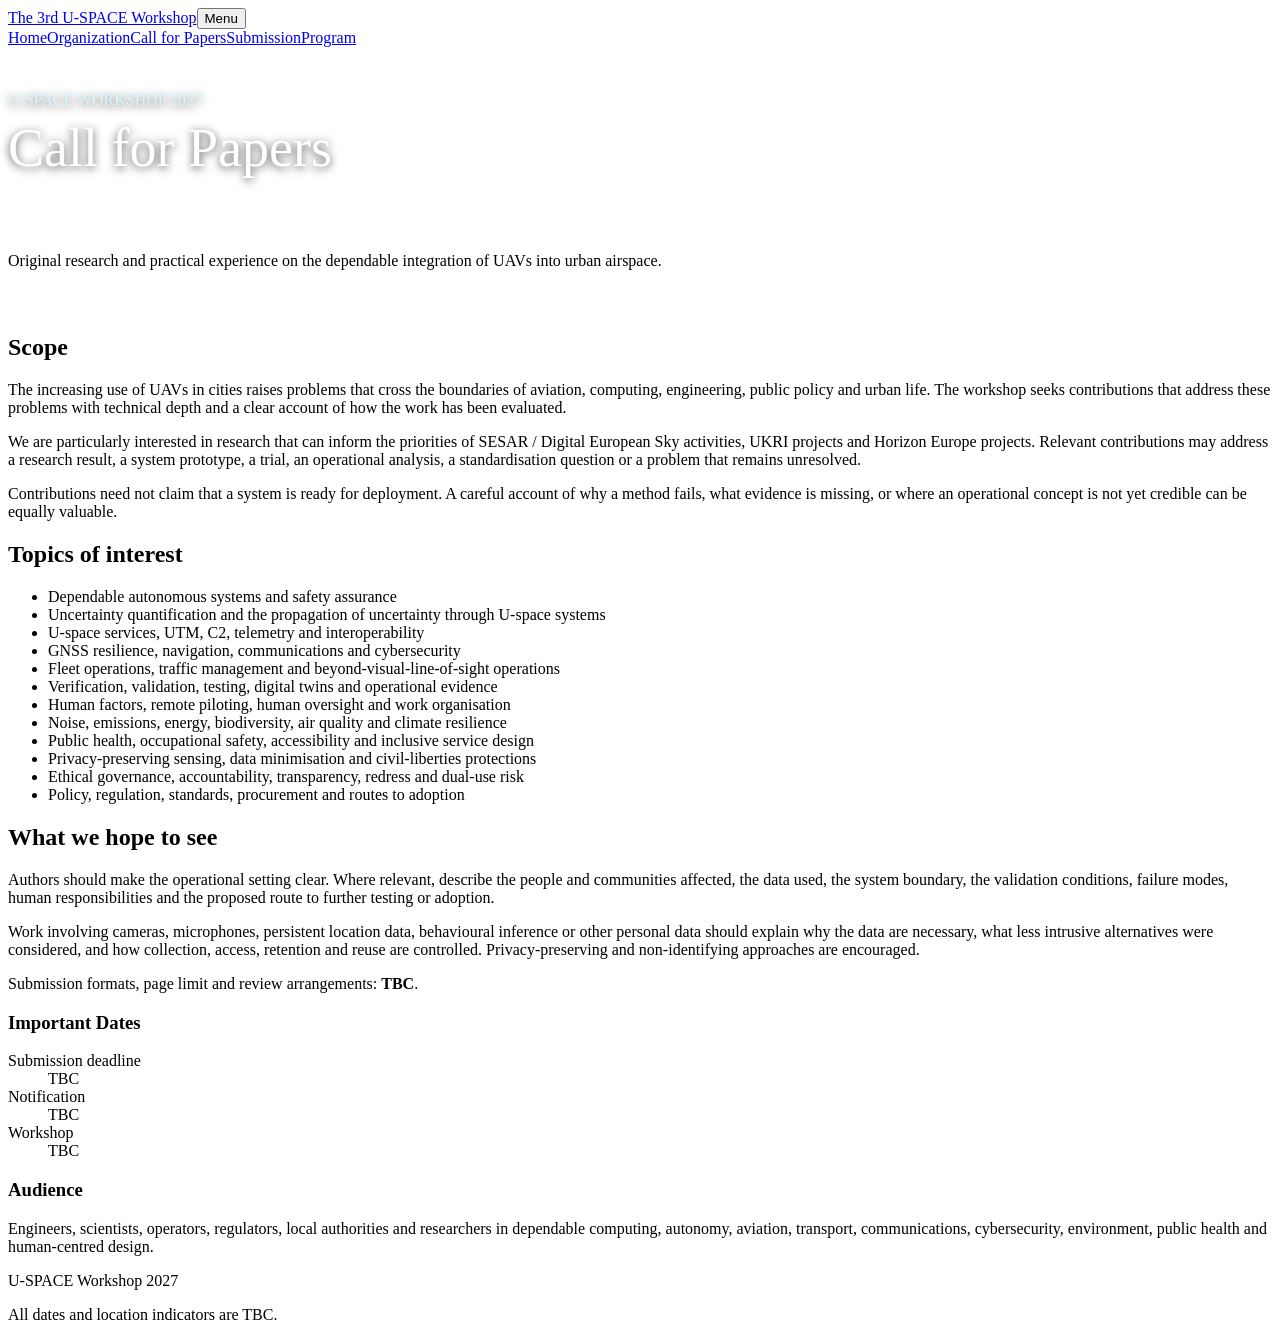
==== call-for-papers.html @ 5937fd27 "Add files via upload" ====
<!doctype html>
<html lang="en">
<head>
  <meta charset="utf-8">
  <meta name="viewport" content="width=device-width, initial-scale=1">
  <meta name="description" content="Call for papers for U-SPACE Workshop 2027.">
  <title>Call for Papers — U-SPACE 2027</title>
  <link rel="stylesheet" href="assets/css/styles.css">
</head>
<body>
  <header class="site-header"><div class="header-inner"><a class="site-title" href="index.html">The 3rd U-SPACE Workshop</a><button class="menu-toggle" type="button" aria-expanded="false" aria-controls="site-nav">Menu</button><nav id="site-nav" class="site-nav" aria-label="Main navigation"><a href="index.html">Home</a><a href="organization.html">Organization</a><a class="current" href="call-for-papers.html">Call for Papers</a><a href="submission.html">Submission</a><a href="program.html">Program</a></nav></div></header>
  <div class="subpage-banner" role="img" aria-label="Technical illustration of urban airspace, a UAV flight path and city infrastructure" style="display:flex;align-items:flex-end;">
    <div class="container" style="padding-top:28px;padding-bottom:30px;color:#fff;text-shadow:0 2px 10px rgba(0,0,0,.7);">
      <p class="kicker" style="margin-bottom:10px;color:#d5f4ff;">U-SPACE WORKSHOP 2027</p>
      <h1 style="margin:0;color:#fff;font-size:clamp(34px,5vw,54px);line-height:1.1;font-weight:300;">Call for Papers</h1>
    </div>
  </div>
  <main>
    <section class="page-heading"><div class="container" style="padding-top:28px;padding-bottom:28px;"><p class="subtitle">Original research and practical experience on the dependable integration of UAVs into urban airspace.</p></div></section>
    <section class="container content-grid"><article class="main-column prose"><h2>Scope</h2><p>The increasing use of UAVs in cities raises problems that cross the boundaries of aviation, computing, engineering, public policy and urban life. The workshop seeks contributions that address these problems with technical depth and a clear account of how the work has been evaluated.</p><p>We are particularly interested in research that can inform the priorities of SESAR / Digital European Sky activities, UKRI projects and Horizon Europe projects. Relevant contributions may address a research result, a system prototype, a trial, an operational analysis, a standardisation question or a problem that remains unresolved.</p><p>Contributions need not claim that a system is ready for deployment. A careful account of why a method fails, what evidence is missing, or where an operational concept is not yet credible can be equally valuable.</p><h2>Topics of interest</h2><ul class="topic-list"><li>Dependable autonomous systems and safety assurance</li><li>Uncertainty quantification and the propagation of uncertainty through U-space systems</li><li>U-space services, UTM, C2, telemetry and interoperability</li><li>GNSS resilience, navigation, communications and cybersecurity</li><li>Fleet operations, traffic management and beyond-visual-line-of-sight operations</li><li>Verification, validation, testing, digital twins and operational evidence</li><li>Human factors, remote piloting, human oversight and work organisation</li><li>Noise, emissions, energy, biodiversity, air quality and climate resilience</li><li>Public health, occupational safety, accessibility and inclusive service design</li><li>Privacy-preserving sensing, data minimisation and civil-liberties protections</li><li>Ethical governance, accountability, transparency, redress and dual-use risk</li><li>Policy, regulation, standards, procurement and routes to adoption</li></ul><h2>What we hope to see</h2><p>Authors should make the operational setting clear. Where relevant, describe the people and communities affected, the data used, the system boundary, the validation conditions, failure modes, human responsibilities and the proposed route to further testing or adoption.</p><p>Work involving cameras, microphones, persistent location data, behavioural inference or other personal data should explain why the data are necessary, what less intrusive alternatives were considered, and how collection, access, retention and reuse are controlled. Privacy-preserving and non-identifying approaches are encouraged.</p><p>Submission formats, page limit and review arrangements: <strong>TBC</strong>.</p></article><aside class="side-column"><section class="side-block"><h3>Important Dates</h3><dl class="facts"><div><dt>Submission deadline</dt><dd>TBC</dd></div><div><dt>Notification</dt><dd>TBC</dd></div><div><dt>Workshop</dt><dd>TBC</dd></div></dl></section><section class="side-block"><h3>Audience</h3><p>Engineers, scientists, operators, regulators, local authorities and researchers in dependable computing, autonomy, aviation, transport, communications, cybersecurity, environment, public health and human-centred design.</p></section></aside></section>
  </main>
  <footer class="site-footer"><div class="container footer-inner"><p>U-SPACE Workshop 2027</p><p>All dates and location indicators are TBC.</p></div></footer><script src="script.js"></script>
</body>
</html>
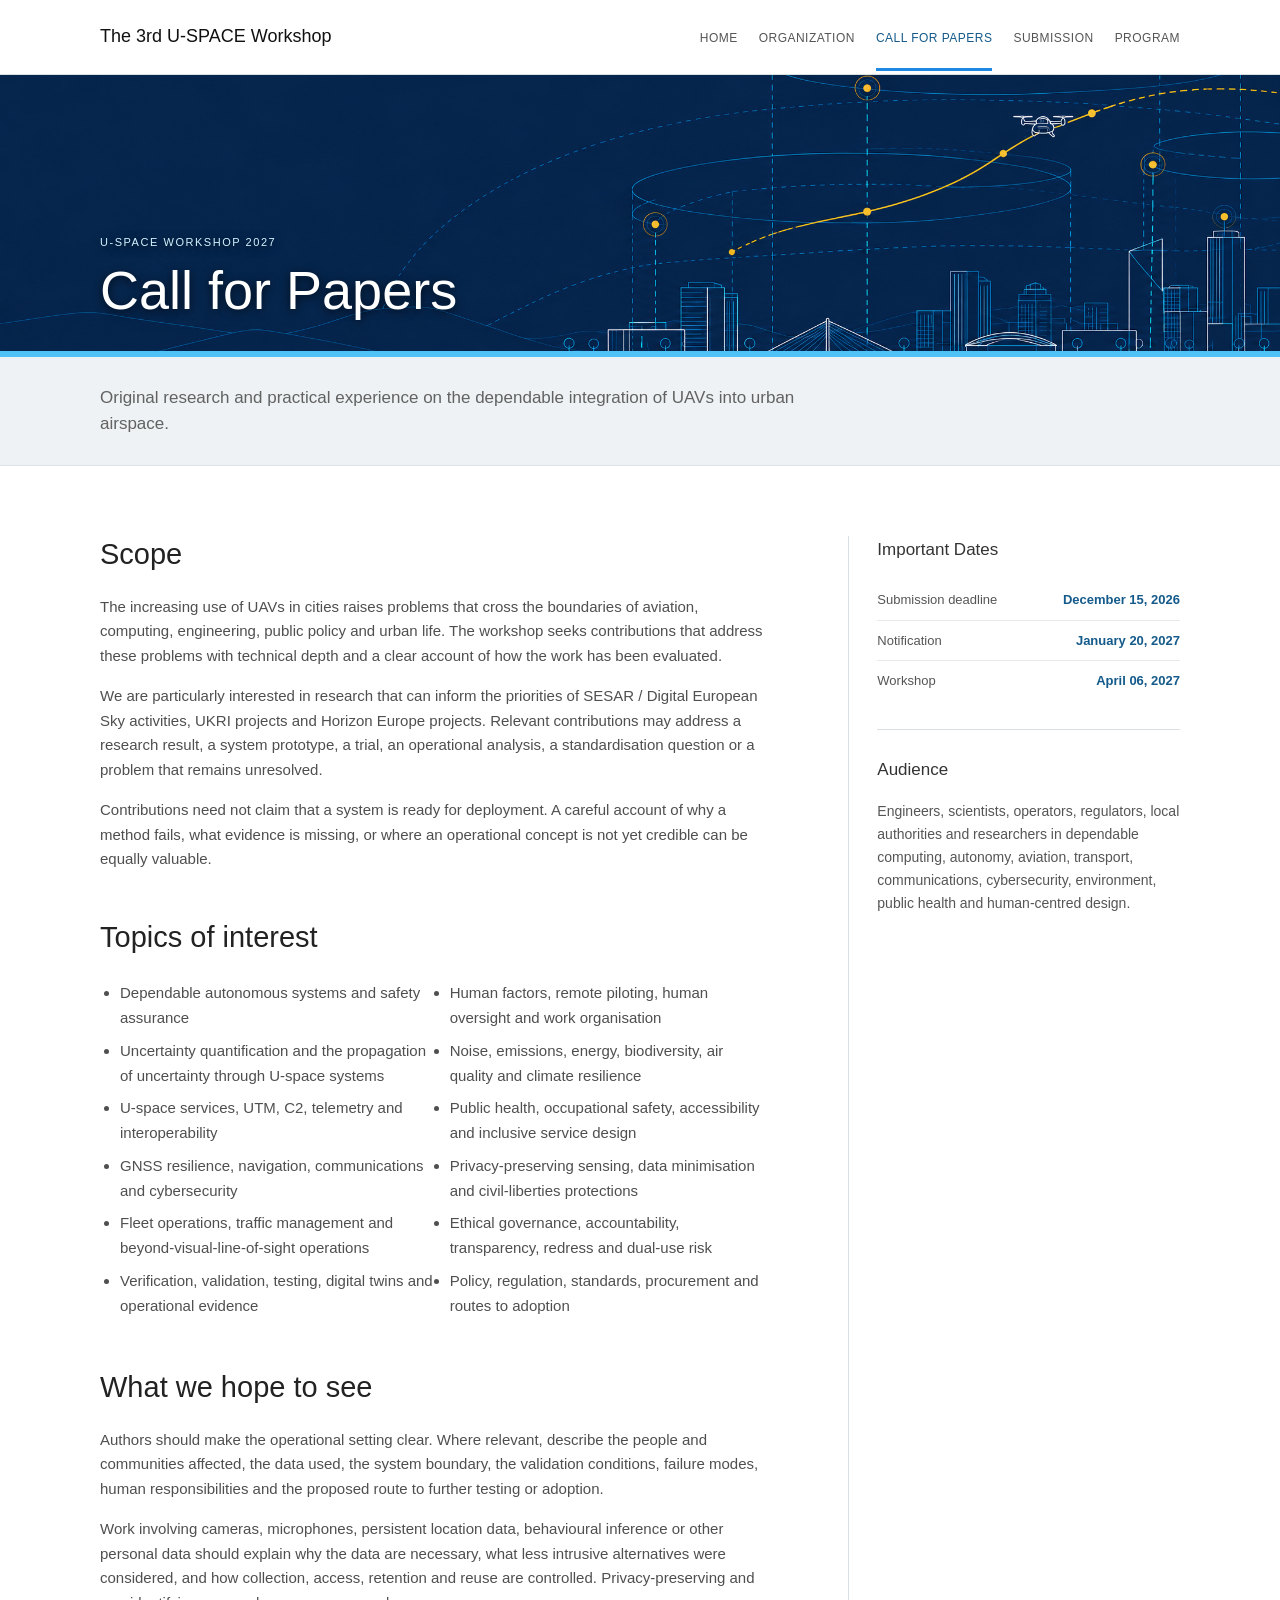
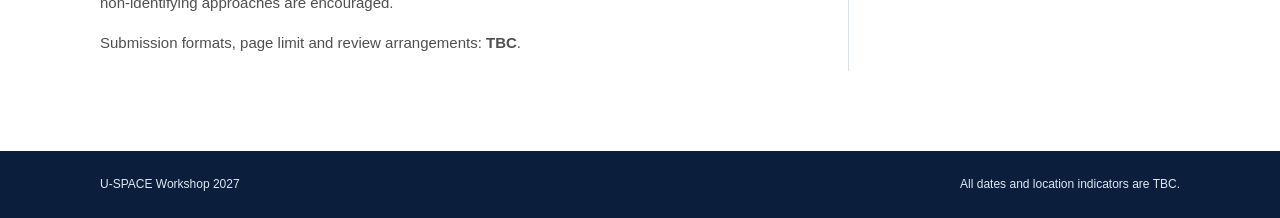
==== commit 1de1bd71: "Important dates are added" ====
--- a/call-for-papers.html
+++ b/call-for-papers.html
@@ -17,7 +17,7 @@
   </div>
   <main>
     <section class="page-heading"><div class="container" style="padding-top:28px;padding-bottom:28px;"><p class="subtitle">Original research and practical experience on the dependable integration of UAVs into urban airspace.</p></div></section>
-    <section class="container content-grid"><article class="main-column prose"><h2>Scope</h2><p>The increasing use of UAVs in cities raises problems that cross the boundaries of aviation, computing, engineering, public policy and urban life. The workshop seeks contributions that address these problems with technical depth and a clear account of how the work has been evaluated.</p><p>We are particularly interested in research that can inform the priorities of SESAR / Digital European Sky activities, UKRI projects and Horizon Europe projects. Relevant contributions may address a research result, a system prototype, a trial, an operational analysis, a standardisation question or a problem that remains unresolved.</p><p>Contributions need not claim that a system is ready for deployment. A careful account of why a method fails, what evidence is missing, or where an operational concept is not yet credible can be equally valuable.</p><h2>Topics of interest</h2><ul class="topic-list"><li>Dependable autonomous systems and safety assurance</li><li>Uncertainty quantification and the propagation of uncertainty through U-space systems</li><li>U-space services, UTM, C2, telemetry and interoperability</li><li>GNSS resilience, navigation, communications and cybersecurity</li><li>Fleet operations, traffic management and beyond-visual-line-of-sight operations</li><li>Verification, validation, testing, digital twins and operational evidence</li><li>Human factors, remote piloting, human oversight and work organisation</li><li>Noise, emissions, energy, biodiversity, air quality and climate resilience</li><li>Public health, occupational safety, accessibility and inclusive service design</li><li>Privacy-preserving sensing, data minimisation and civil-liberties protections</li><li>Ethical governance, accountability, transparency, redress and dual-use risk</li><li>Policy, regulation, standards, procurement and routes to adoption</li></ul><h2>What we hope to see</h2><p>Authors should make the operational setting clear. Where relevant, describe the people and communities affected, the data used, the system boundary, the validation conditions, failure modes, human responsibilities and the proposed route to further testing or adoption.</p><p>Work involving cameras, microphones, persistent location data, behavioural inference or other personal data should explain why the data are necessary, what less intrusive alternatives were considered, and how collection, access, retention and reuse are controlled. Privacy-preserving and non-identifying approaches are encouraged.</p><p>Submission formats, page limit and review arrangements: <strong>TBC</strong>.</p></article><aside class="side-column"><section class="side-block"><h3>Important Dates</h3><dl class="facts"><div><dt>Submission deadline</dt><dd>TBC</dd></div><div><dt>Notification</dt><dd>TBC</dd></div><div><dt>Workshop</dt><dd>TBC</dd></div></dl></section><section class="side-block"><h3>Audience</h3><p>Engineers, scientists, operators, regulators, local authorities and researchers in dependable computing, autonomy, aviation, transport, communications, cybersecurity, environment, public health and human-centred design.</p></section></aside></section>
+    <section class="container content-grid"><article class="main-column prose"><h2>Scope</h2><p>The increasing use of UAVs in cities raises problems that cross the boundaries of aviation, computing, engineering, public policy and urban life. The workshop seeks contributions that address these problems with technical depth and a clear account of how the work has been evaluated.</p><p>We are particularly interested in research that can inform the priorities of SESAR / Digital European Sky activities, UKRI projects and Horizon Europe projects. Relevant contributions may address a research result, a system prototype, a trial, an operational analysis, a standardisation question or a problem that remains unresolved.</p><p>Contributions need not claim that a system is ready for deployment. A careful account of why a method fails, what evidence is missing, or where an operational concept is not yet credible can be equally valuable.</p><h2>Topics of interest</h2><ul class="topic-list"><li>Dependable autonomous systems and safety assurance</li><li>Uncertainty quantification and the propagation of uncertainty through U-space systems</li><li>U-space services, UTM, C2, telemetry and interoperability</li><li>GNSS resilience, navigation, communications and cybersecurity</li><li>Fleet operations, traffic management and beyond-visual-line-of-sight operations</li><li>Verification, validation, testing, digital twins and operational evidence</li><li>Human factors, remote piloting, human oversight and work organisation</li><li>Noise, emissions, energy, biodiversity, air quality and climate resilience</li><li>Public health, occupational safety, accessibility and inclusive service design</li><li>Privacy-preserving sensing, data minimisation and civil-liberties protections</li><li>Ethical governance, accountability, transparency, redress and dual-use risk</li><li>Policy, regulation, standards, procurement and routes to adoption</li></ul><h2>What we hope to see</h2><p>Authors should make the operational setting clear. Where relevant, describe the people and communities affected, the data used, the system boundary, the validation conditions, failure modes, human responsibilities and the proposed route to further testing or adoption.</p><p>Work involving cameras, microphones, persistent location data, behavioural inference or other personal data should explain why the data are necessary, what less intrusive alternatives were considered, and how collection, access, retention and reuse are controlled. Privacy-preserving and non-identifying approaches are encouraged.</p><p>Submission formats, page limit and review arrangements: <strong>TBC</strong>.</p></article><aside class="side-column"><section class="side-block"><h3>Important Dates</h3><dl class="facts"><div><dt>Submission deadline</dt><dd>December 15, 2026</dd></div><div><dt>Notification</dt><dd>January 20, 2027</dd></div><div><dt>Workshop</dt><dd>April 06, 2027</dd></div></dl></section><section class="side-block"><h3>Audience</h3><p>Engineers, scientists, operators, regulators, local authorities and researchers in dependable computing, autonomy, aviation, transport, communications, cybersecurity, environment, public health and human-centred design.</p></section></aside></section>
   </main>
   <footer class="site-footer"><div class="container footer-inner"><p>U-SPACE Workshop 2027</p><p>All dates and location indicators are TBC.</p></div></footer><script src="script.js"></script>
 </body>
--- a/assets/css/styles.css
+++ b/assets/css/styles.css
@@ -0,0 +1,114 @@
+:root {
+  --ink: #222;
+  --muted: #66727a;
+  --line: #d9e0e4;
+  --soft: #f2f6f8;
+  --navy: #0b1e3b;
+  --cyan: #4fc3f7;
+  --blue: #1e88e5;
+  --yellow: #ffca28;
+  --blue-dark: #145a8a;
+}
+
+* { box-sizing: border-box; }
+html { font-size: 16px; }
+body { margin: 0; background: #fff; color: var(--ink); font-family: Arial, Helvetica, sans-serif; line-height: 1.65; }
+a { color: inherit; }
+.container { width: min(1080px, calc(100% - 48px)); margin: 0 auto; }
+
+.site-header { background: #fff; border-bottom: 1px solid var(--line); }
+.header-inner { width: min(1080px, calc(100% - 48px)); min-height: 74px; margin: 0 auto; display: flex; align-items: center; gap: 30px; }
+.site-title { font-size: 18px; line-height: 1.2; font-weight: 400; white-space: nowrap; color: #111; text-decoration: none; }
+.site-title:hover { color: var(--blue-dark); }
+.site-nav { display: flex; gap: 21px; margin-left: auto; align-items: center; }
+.site-nav a { padding: 26px 0 20px; font-size: 12px; text-transform: uppercase; letter-spacing: .04em; color: #555; text-decoration: none; border-bottom: 3px solid transparent; }
+.site-nav a:hover, .site-nav a.current { color: var(--blue-dark); border-bottom-color: var(--blue); }
+.menu-toggle { display: none; margin-left: auto; border: 1px solid #bbb; background: #fff; border-radius: 2px; padding: 7px 10px; font-size: 12px; color: #555; }
+
+.intro-banner { background-color: var(--navy); background-image: linear-gradient(90deg, rgba(11, 30, 59, .97) 0%, rgba(11, 30, 59, .84) 42%, rgba(11, 30, 59, .16) 100%), url('../../uspace2027-banner.png'); background-position: center; background-size: cover; color: #fff; border-bottom: 6px solid var(--cyan); }
+.banner-inner { padding: 92px 0 88px; }
+.subpage-banner { width: 100%; height: clamp(150px, 22vw, 300px); background-color: var(--navy); background-image: url('../../uspace2027-subpage-banner.png'); background-position: center; background-size: cover; border-bottom: 6px solid var(--cyan); }
+.kicker { margin: 0 0 17px; color: var(--blue); font-size: 11px; letter-spacing: .14em; text-transform: uppercase; }
+.intro-banner .kicker { color: var(--cyan); }
+.intro-banner h1 { max-width: 820px; margin: 0 0 24px; font-size: clamp(36px, 5vw, 62px); line-height: 1.1; font-weight: 300; letter-spacing: -.03em; }
+.subtitle { max-width: 720px; margin: 0; color: #626262; font-size: 18px; line-height: 1.55; }
+.intro-banner .subtitle { color: #e2ebef; }
+.notice { margin: 30px 0 0; font-size: 13px; }
+.notice strong { color: var(--yellow); }
+
+.content-grid { display: grid; grid-template-columns: minmax(0, 2fr) minmax(240px, 1fr); gap: 85px; padding-top: 70px; padding-bottom: 80px; }
+.main-column { min-width: 0; }
+.main-column h2, .narrow-content h2 { margin: 0 0 22px; font-size: 29px; line-height: 1.25; font-weight: 400; color: #222; }
+.main-column h2:not(:first-child), .prose h2:not(:first-child) { margin-top: 47px; }
+.main-column p, .prose li { color: #4f4f4f; font-size: 15px; }
+.prose p { max-width: 720px; }
+.button { display: inline-block; margin-top: 10px; padding: 10px 15px; color: #fff; background: var(--blue); font-size: 12px; text-transform: uppercase; letter-spacing: .05em; text-decoration: none; }
+.button:hover { background: var(--blue-dark); }
+.side-column { border-left: 1px solid var(--line); padding-left: 28px; }
+.side-block { padding: 0 0 28px; margin: 0 0 26px; border-bottom: 1px solid var(--line); }
+.side-block:last-child { border-bottom: 0; }
+.side-block h3 { margin: 0 0 16px; font-size: 17px; font-weight: 400; color: #333; }
+.side-block p { font-size: 14px; color: #555; }
+.facts { margin: 0; }
+.facts div { display: flex; justify-content: space-between; gap: 15px; padding: 9px 0; border-bottom: 1px solid #e9e9e9; font-size: 13px; }
+.facts div:last-child { border-bottom: 0; }
+.facts dt { color: #555; }
+.facts dd { margin: 0; color: var(--blue-dark); font-weight: 700; }
+.small { font-size: 12px !important; color: #777 !important; }
+.plain-list { padding: 0; margin: 0; list-style: none; }
+.plain-list li { padding: 4px 0; color: #555; font-size: 14px; }
+.plain-list li::before { content: '—'; color: var(--blue); margin-right: 9px; }
+
+.grey-section { background: var(--soft); border-top: 1px solid #e6e6e6; padding: 62px 0 70px; }
+.grey-section h2 { margin: 0 0 34px; font-size: 29px; font-weight: 400; }
+.topic-grid { display: grid; grid-template-columns: repeat(3, 1fr); gap: 1px; background: #d7d7d7; border: 1px solid #d7d7d7; }
+.topic-grid article { min-height: 175px; padding: 26px 25px; background: #fff; }
+.topic-grid h3 { margin: 0 0 9px; font-size: 17px; font-weight: 400; color: var(--blue-dark); }
+.topic-grid p { margin: 0; color: #5b5b5b; font-size: 13px; line-height: 1.55; }
+.site-footer { background: var(--navy); color: #dceaf1; }
+.footer-inner { display: flex; justify-content: space-between; gap: 30px; padding: 24px 0; font-size: 12px; }
+.footer-inner p { margin: 0; }
+
+.page-heading { background: #eef2f4; border-bottom: 1px solid #dce2e5; }
+.page-heading .container { padding: 60px 0 58px; }
+.page-heading h1 { margin: 0 0 13px; font-size: 46px; line-height: 1.1; font-weight: 300; color: #222; }
+.page-heading .subtitle { font-size: 17px; }
+.topic-list { columns: 2; padding-left: 20px; }
+.topic-list li { break-inside: avoid; padding: 4px 0; }
+.narrow-content { max-width: 900px; padding-top: 60px; padding-bottom: 80px; }
+.narrow-content > p { max-width: 720px; color: #555; }
+.program-list { margin-top: 45px; border-top: 1px solid var(--line); }
+.program-item { display: grid; grid-template-columns: 110px 1fr; gap: 27px; padding: 27px 0; border-bottom: 1px solid var(--line); }
+.program-time { color: var(--blue-dark); font-size: 13px; font-weight: 700; }
+.program-item h2 { margin: 5px 0 7px; font-size: 22px; }
+.program-item p { margin: 0; color: #666; font-size: 14px; }
+.session-label { color: var(--blue); font-size: 11px; letter-spacing: .1em; text-transform: uppercase; }
+strong { font-weight: 700; }
+
+@media (max-width: 860px) {
+  .header-inner { position: relative; min-height: 66px; }
+  .site-nav { display: none; position: absolute; top: 66px; left: 0; right: 0; z-index: 5; flex-direction: column; align-items: stretch; gap: 0; padding: 8px 24px 15px; background: #fff; border-bottom: 1px solid var(--line); }
+  .site-nav.open { display: flex; }
+  .site-nav a { padding: 10px 0; border-bottom: 1px solid #eee; }
+  .menu-toggle { display: block; }
+  .content-grid { gap: 45px; }
+  .topic-grid { grid-template-columns: repeat(2, 1fr); }
+}
+
+@media (max-width: 620px) {
+  .container, .header-inner { width: calc(100% - 32px); }
+  .site-title { font-size: 16px; white-space: normal; }
+  .banner-inner { padding: 62px 0 58px; }
+  .intro-banner h1 { font-size: 38px; }
+  .subtitle { font-size: 16px; }
+  .content-grid { grid-template-columns: 1fr; gap: 45px; padding-top: 48px; padding-bottom: 56px; }
+  .side-column { border-top: 1px solid var(--line); border-left: 0; padding: 27px 0 0; }
+  .topic-grid { grid-template-columns: 1fr; }
+  .grey-section { padding: 48px 0 55px; }
+  .page-heading .container { padding: 45px 0; }
+  .page-heading h1 { font-size: 38px; }
+  .topic-list { columns: 1; }
+  .program-item { grid-template-columns: 65px 1fr; gap: 16px; }
+  .program-item h2 { font-size: 19px; }
+  .footer-inner { flex-direction: column; gap: 4px; }
+}
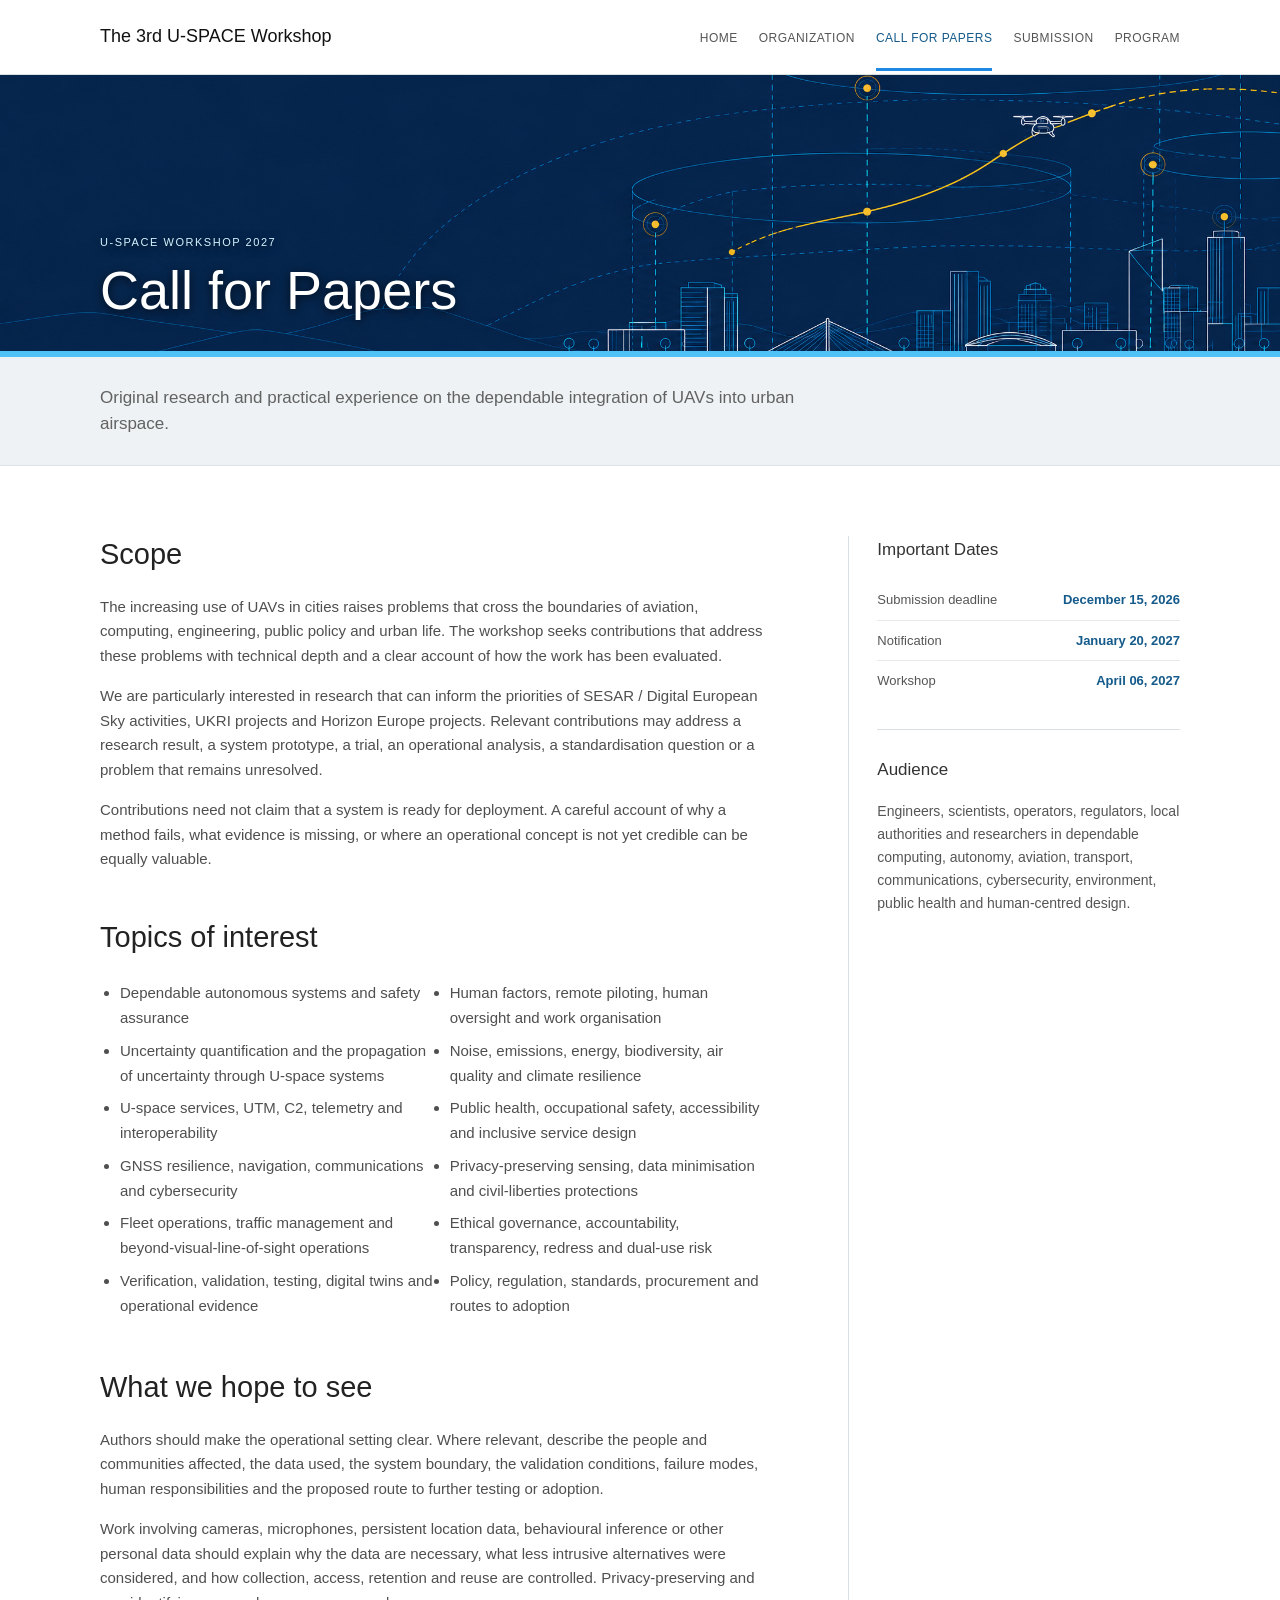
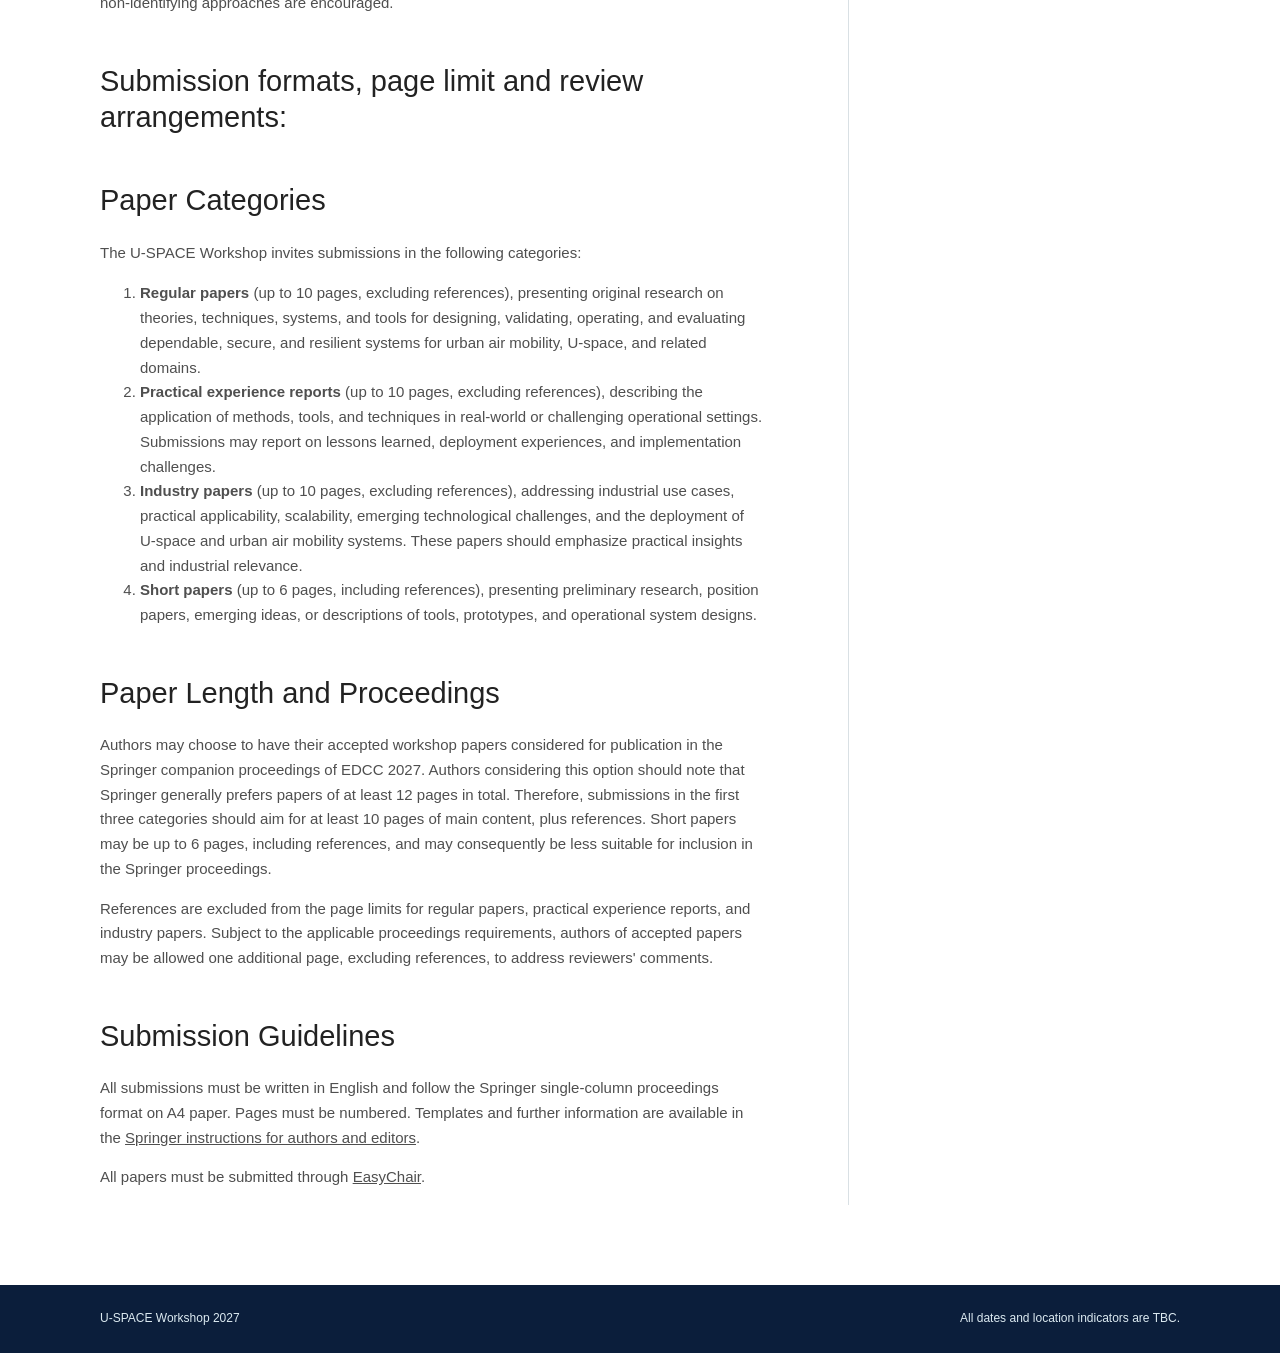
==== commit c5b688e7: "Paper category and formatting are added" ====
--- a/call-for-papers.html
+++ b/call-for-papers.html
@@ -17,7 +17,83 @@
   </div>
   <main>
     <section class="page-heading"><div class="container" style="padding-top:28px;padding-bottom:28px;"><p class="subtitle">Original research and practical experience on the dependable integration of UAVs into urban airspace.</p></div></section>
-    <section class="container content-grid"><article class="main-column prose"><h2>Scope</h2><p>The increasing use of UAVs in cities raises problems that cross the boundaries of aviation, computing, engineering, public policy and urban life. The workshop seeks contributions that address these problems with technical depth and a clear account of how the work has been evaluated.</p><p>We are particularly interested in research that can inform the priorities of SESAR / Digital European Sky activities, UKRI projects and Horizon Europe projects. Relevant contributions may address a research result, a system prototype, a trial, an operational analysis, a standardisation question or a problem that remains unresolved.</p><p>Contributions need not claim that a system is ready for deployment. A careful account of why a method fails, what evidence is missing, or where an operational concept is not yet credible can be equally valuable.</p><h2>Topics of interest</h2><ul class="topic-list"><li>Dependable autonomous systems and safety assurance</li><li>Uncertainty quantification and the propagation of uncertainty through U-space systems</li><li>U-space services, UTM, C2, telemetry and interoperability</li><li>GNSS resilience, navigation, communications and cybersecurity</li><li>Fleet operations, traffic management and beyond-visual-line-of-sight operations</li><li>Verification, validation, testing, digital twins and operational evidence</li><li>Human factors, remote piloting, human oversight and work organisation</li><li>Noise, emissions, energy, biodiversity, air quality and climate resilience</li><li>Public health, occupational safety, accessibility and inclusive service design</li><li>Privacy-preserving sensing, data minimisation and civil-liberties protections</li><li>Ethical governance, accountability, transparency, redress and dual-use risk</li><li>Policy, regulation, standards, procurement and routes to adoption</li></ul><h2>What we hope to see</h2><p>Authors should make the operational setting clear. Where relevant, describe the people and communities affected, the data used, the system boundary, the validation conditions, failure modes, human responsibilities and the proposed route to further testing or adoption.</p><p>Work involving cameras, microphones, persistent location data, behavioural inference or other personal data should explain why the data are necessary, what less intrusive alternatives were considered, and how collection, access, retention and reuse are controlled. Privacy-preserving and non-identifying approaches are encouraged.</p><p>Submission formats, page limit and review arrangements: <strong>TBC</strong>.</p></article><aside class="side-column"><section class="side-block"><h3>Important Dates</h3><dl class="facts"><div><dt>Submission deadline</dt><dd>December 15, 2026</dd></div><div><dt>Notification</dt><dd>January 20, 2027</dd></div><div><dt>Workshop</dt><dd>April 06, 2027</dd></div></dl></section><section class="side-block"><h3>Audience</h3><p>Engineers, scientists, operators, regulators, local authorities and researchers in dependable computing, autonomy, aviation, transport, communications, cybersecurity, environment, public health and human-centred design.</p></section></aside></section>
+    <section class="container content-grid"><article class="main-column prose">
+      <h2>Scope</h2><p>The increasing use of UAVs in cities raises problems that cross the boundaries of aviation, computing, engineering, public policy and urban life. The workshop seeks contributions that address these problems with technical depth and a clear account of how the work has been evaluated.</p><p>We are particularly interested in research that can inform the priorities of SESAR / Digital European Sky activities, UKRI projects and Horizon Europe projects. Relevant contributions may address a research result, a system prototype, a trial, an operational analysis, a standardisation question or a problem that remains unresolved.</p><p>Contributions need not claim that a system is ready for deployment. A careful account of why a method fails, what evidence is missing, or where an operational concept is not yet credible can be equally valuable.</p>
+      <h2>Topics of interest</h2><ul class="topic-list"><li>Dependable autonomous systems and safety assurance</li><li>Uncertainty quantification and the propagation of uncertainty through U-space systems</li><li>U-space services, UTM, C2, telemetry and interoperability</li><li>GNSS resilience, navigation, communications and cybersecurity</li><li>Fleet operations, traffic management and beyond-visual-line-of-sight operations</li><li>Verification, validation, testing, digital twins and operational evidence</li><li>Human factors, remote piloting, human oversight and work organisation</li><li>Noise, emissions, energy, biodiversity, air quality and climate resilience</li><li>Public health, occupational safety, accessibility and inclusive service design</li><li>Privacy-preserving sensing, data minimisation and civil-liberties protections</li><li>Ethical governance, accountability, transparency, redress and dual-use risk</li><li>Policy, regulation, standards, procurement and routes to adoption</li></ul>
+      <h2>What we hope to see</h2><p>Authors should make the operational setting clear. Where relevant, describe the people and communities affected, the data used, the system boundary, the validation conditions, failure modes, human responsibilities and the proposed route to further testing or adoption.</p><p>Work involving cameras, microphones, persistent location data, behavioural inference or other personal data should explain why the data are necessary, what less intrusive alternatives were considered, and how collection, access, retention and reuse are controlled. Privacy-preserving and non-identifying approaches are encouraged.</p>
+      <h2>Submission formats, page limit and review arrangements:</h2>
+      <h2>Paper Categories</h2>
+
+  <p>
+    The U-SPACE Workshop invites submissions in the following categories:
+  </p>
+
+  <ol>
+    <li>
+      <strong>Regular papers</strong> (up to 10 pages, excluding references),
+      presenting original research on theories, techniques, systems, and tools
+      for designing, validating, operating, and evaluating dependable, secure,
+      and resilient systems for urban air mobility, U-space, and related domains.
+    </li>
+
+    <li>
+      <strong>Practical experience reports</strong> (up to 10 pages, excluding
+      references), describing the application of methods, tools, and techniques
+      in real-world or challenging operational settings. Submissions may report
+      on lessons learned, deployment experiences, and implementation challenges.
+    </li>
+
+    <li>
+      <strong>Industry papers</strong> (up to 10 pages, excluding references),
+      addressing industrial use cases, practical applicability, scalability,
+      emerging technological challenges, and the deployment of U-space and
+      urban air mobility systems. These papers should emphasize practical
+      insights and industrial relevance.
+    </li>
+
+    <li>
+      <strong>Short papers</strong> (up to 6 pages, including references),
+      presenting preliminary research, position papers, emerging ideas, or
+      descriptions of tools, prototypes, and operational system designs.
+    </li>
+  </ol>
+
+  <h2>Paper Length and Proceedings</h2>
+
+  <p>
+    Authors may choose to have their accepted workshop papers considered for
+    publication in the Springer companion proceedings of EDCC 2027. Authors
+    considering this option should note that Springer generally prefers papers
+    of at least 12 pages in total. Therefore, submissions in the first three
+    categories should aim for at least 10 pages of main content, plus references.
+    Short papers may be up to 6 pages, including references, and may consequently
+    be less suitable for inclusion in the Springer proceedings.
+  </p>
+
+  <p>
+    References are excluded from the page limits for regular papers, practical
+    experience reports, and industry papers. Subject to the applicable
+    proceedings requirements, authors of accepted papers may be allowed one
+    additional page, excluding references, to address reviewers' comments.
+  </p>
+
+  <h2>Submission Guidelines</h2>
+
+  <p>
+    All submissions must be written in English and follow the Springer
+    single-column proceedings format on A4 paper. Pages must be numbered.
+    Templates and further information are available in the
+    <a href="https://link.springer.com/series/558/information-for-authors-and-editors"
+       target="_blank"
+       rel="noopener noreferrer">Springer instructions for authors and editors</a>.
+  </p>
+
+  <p>
+    All papers must be submitted through
+    <a href="EASYCHAIR_SUBMISSION_URL">EasyChair</a>.
+  </p>
+    
+    </article><aside class="side-column"><section class="side-block"><h3>Important Dates</h3><dl class="facts"><div><dt>Submission deadline</dt><dd>December 15, 2026</dd></div><div><dt>Notification</dt><dd>January 20, 2027</dd></div><div><dt>Workshop</dt><dd>April 06, 2027</dd></div></dl></section><section class="side-block"><h3>Audience</h3><p>Engineers, scientists, operators, regulators, local authorities and researchers in dependable computing, autonomy, aviation, transport, communications, cybersecurity, environment, public health and human-centred design.</p></section></aside></section>
   </main>
   <footer class="site-footer"><div class="container footer-inner"><p>U-SPACE Workshop 2027</p><p>All dates and location indicators are TBC.</p></div></footer><script src="script.js"></script>
 </body>
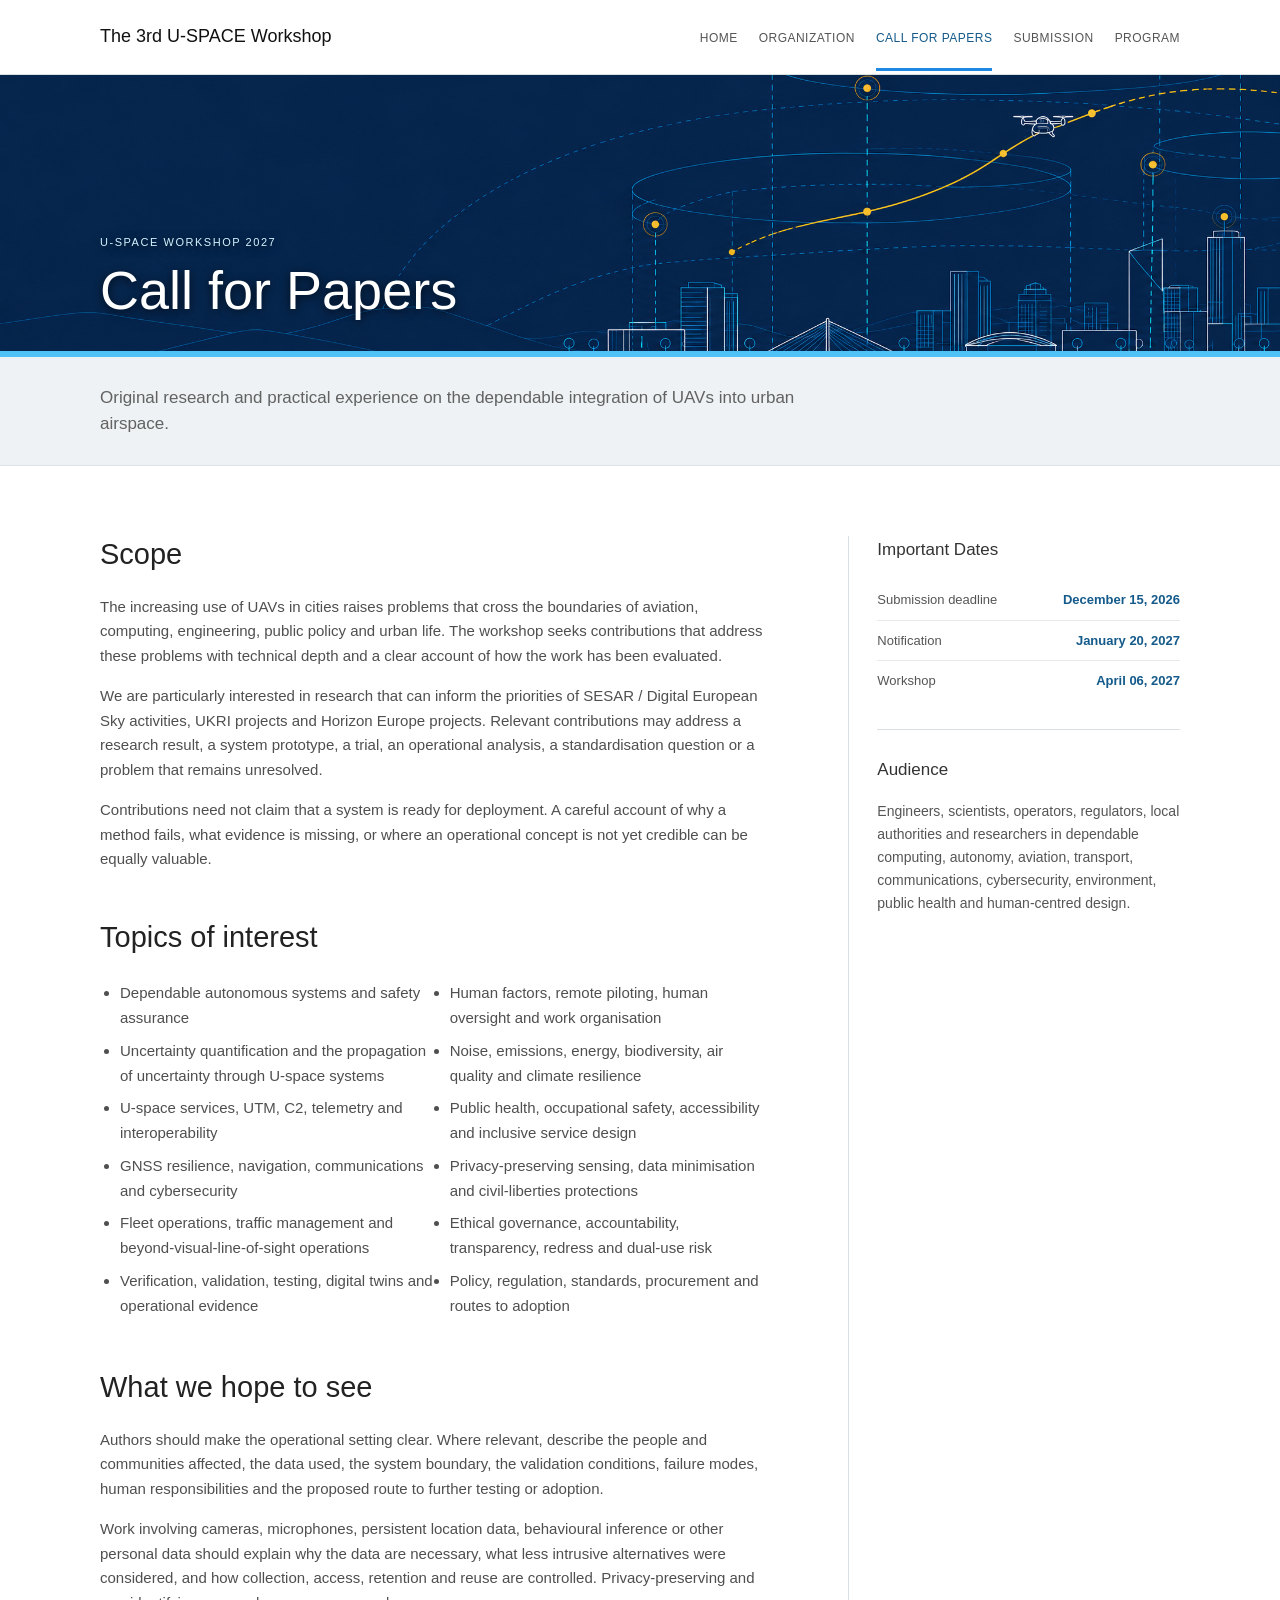
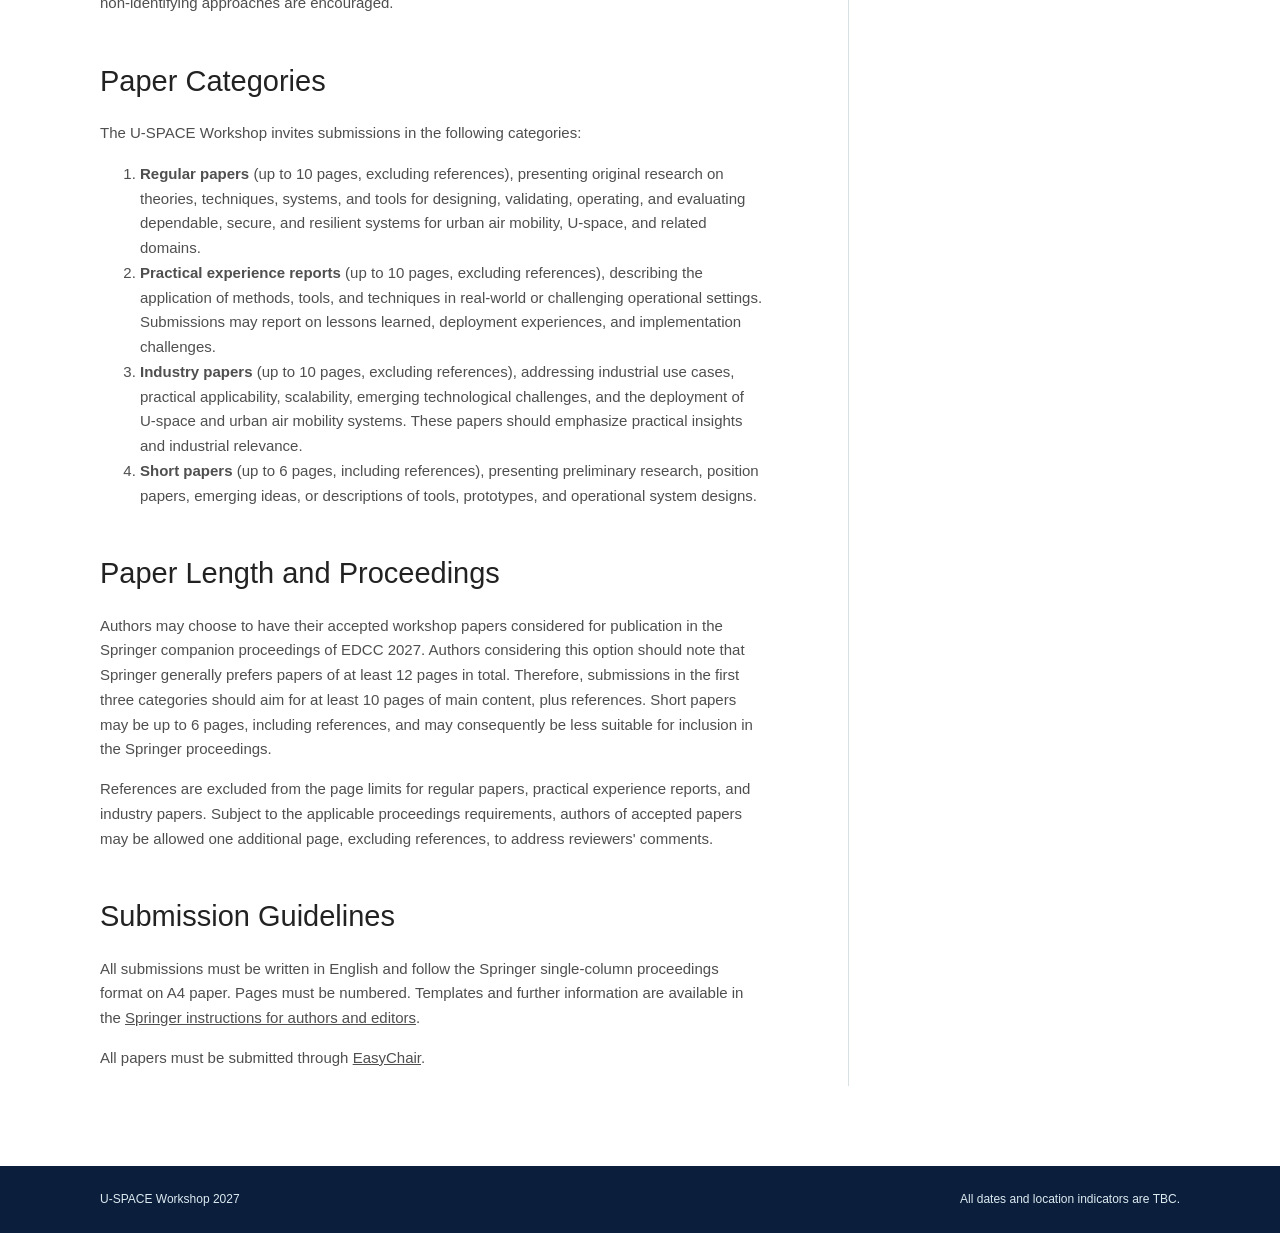
==== commit 546819c6: "small editios" ====
--- a/call-for-papers.html
+++ b/call-for-papers.html
@@ -21,7 +21,6 @@
       <h2>Scope</h2><p>The increasing use of UAVs in cities raises problems that cross the boundaries of aviation, computing, engineering, public policy and urban life. The workshop seeks contributions that address these problems with technical depth and a clear account of how the work has been evaluated.</p><p>We are particularly interested in research that can inform the priorities of SESAR / Digital European Sky activities, UKRI projects and Horizon Europe projects. Relevant contributions may address a research result, a system prototype, a trial, an operational analysis, a standardisation question or a problem that remains unresolved.</p><p>Contributions need not claim that a system is ready for deployment. A careful account of why a method fails, what evidence is missing, or where an operational concept is not yet credible can be equally valuable.</p>
       <h2>Topics of interest</h2><ul class="topic-list"><li>Dependable autonomous systems and safety assurance</li><li>Uncertainty quantification and the propagation of uncertainty through U-space systems</li><li>U-space services, UTM, C2, telemetry and interoperability</li><li>GNSS resilience, navigation, communications and cybersecurity</li><li>Fleet operations, traffic management and beyond-visual-line-of-sight operations</li><li>Verification, validation, testing, digital twins and operational evidence</li><li>Human factors, remote piloting, human oversight and work organisation</li><li>Noise, emissions, energy, biodiversity, air quality and climate resilience</li><li>Public health, occupational safety, accessibility and inclusive service design</li><li>Privacy-preserving sensing, data minimisation and civil-liberties protections</li><li>Ethical governance, accountability, transparency, redress and dual-use risk</li><li>Policy, regulation, standards, procurement and routes to adoption</li></ul>
       <h2>What we hope to see</h2><p>Authors should make the operational setting clear. Where relevant, describe the people and communities affected, the data used, the system boundary, the validation conditions, failure modes, human responsibilities and the proposed route to further testing or adoption.</p><p>Work involving cameras, microphones, persistent location data, behavioural inference or other personal data should explain why the data are necessary, what less intrusive alternatives were considered, and how collection, access, retention and reuse are controlled. Privacy-preserving and non-identifying approaches are encouraged.</p>
-      <h2>Submission formats, page limit and review arrangements:</h2>
       <h2>Paper Categories</h2>
 
   <p>
